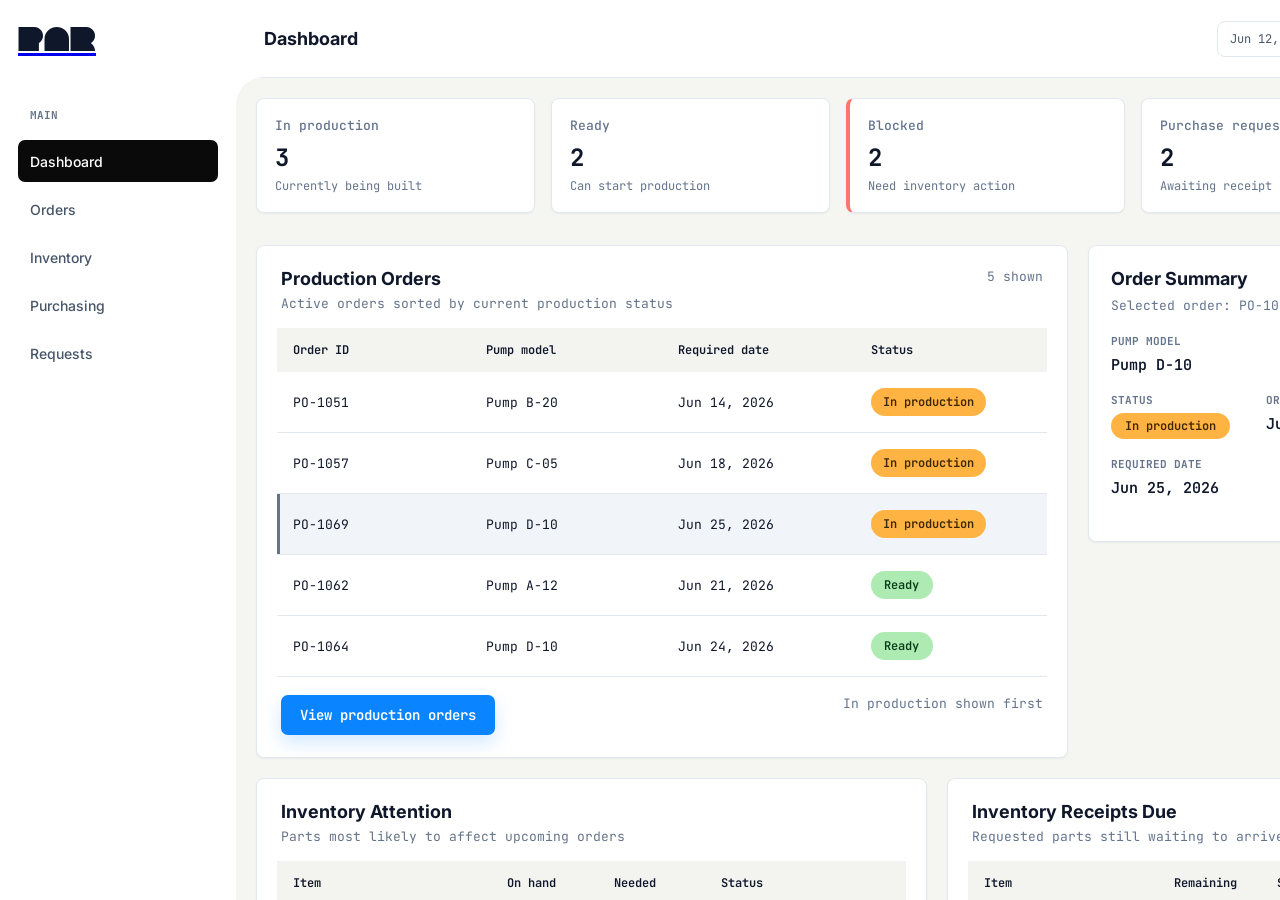
==== par-prototype.html @ 87057452 "Add PAR prototype Add PAR prototype" ====
<!DOCTYPE html>
<html lang="en">
  <head>
    <meta charset="UTF-8" />
    <meta name="viewport" content="width=device-width, initial-scale=1.0" />
    <title>Production Readiness Prototype</title>
    <meta
      name="description"
      content="Desktop prototype for production readiness and inventory visibility."
    />
    <link rel="preconnect" href="https://fonts.googleapis.com" />
    <link rel="preconnect" href="https://fonts.gstatic.com" crossorigin />
    <link
      href="https://fonts.googleapis.com/css2?family=Inter:wght@400;500;600;700;800&family=JetBrains+Mono:wght@400;500;600;700&family=Space+Grotesk:wght@600;700&display=swap"
      rel="stylesheet"
    />
    <link rel="stylesheet" href="par-prototype.css?v=101" />
  </head>
  <body>
    <div id="app" class="app-shell" aria-live="polite"></div>
    <script src="par-prototype.js?v=101"></script>
  </body>
</html>
---- par-prototype.css ----
@font-face {
  font-family: "Alien Block";
  font-style: normal;
  font-weight: 400;
  src: url("fonts/AlienBlock-Regular.ttf") format("truetype");
}

:root {
  --font-ui: "Inter", system-ui, -apple-system, BlinkMacSystemFont, "Segoe UI", sans-serif;
  --font-data: "JetBrains Mono", "SFMono-Regular", Consolas, monospace;
  --font-brand: "Alien Block", "Space Grotesk", "Inter", system-ui, sans-serif;
  --bg: #f5f5f2;
  --surface: #ffffff;
  --surface-muted: #f3f3f0;
  --line: #e2e8f0;
  --line-strong: #cbd5e1;
  --text: #0f172a;
  --muted: #64748b;
  --muted-2: #475569;
  --black: #0a0a0a;
  --blue: #0a84ff;
  --blue-dark: #006fe0;
  --blue-soft: #e8f3ff;
  --selection: #f1f5f9;
  --selection-line: #64748b;
  --success-bg: #adebb3;
  --success-text: #0b3d1a;
  --warning-bg: #ffb343;
  --warning-text: #3d2500;
  --notice-bg: #ffee8c;
  --notice-text: #3d2f00;
  --danger-bg: #ff746c;
  --danger-text: #4a0f0b;
  --shadow: 0 1px 2px rgba(15, 23, 42, 0.05);
}

@keyframes modal-enter {
  from {
    opacity: 0;
    transform: translateY(10px) scale(0.985);
  }

  to {
    opacity: 1;
    transform: translateY(0) scale(1);
  }
}

@keyframes backdrop-enter {
  from {
    opacity: 0;
  }

  to {
    opacity: 1;
  }
}

@keyframes selected-row {
  0% {
    background: #e7eff9;
  }

  100% {
    background: var(--selection);
  }
}

* {
  box-sizing: border-box;
}

html,
body {
  height: 100%;
  min-width: 1180px;
  margin: 0;
  background: var(--bg);
  color: var(--text);
  font-family: var(--font-ui);
  overflow: hidden;
}

button,
input,
textarea {
  font: inherit;
}

button {
  cursor: pointer;
}

.app-shell {
  width: 1440px;
  height: 100vh;
  margin: 0 auto;
  padding: 0;
}

.layout-shell {
  display: grid;
  grid-template-columns: 236px minmax(0, 1fr);
  gap: 0;
  align-items: start;
  overflow: hidden;
  height: 100vh;
  background: var(--surface);
}

.sidebar {
  display: grid;
  gap: 18px;
  min-height: 100vh;
  align-content: start;
  padding: 22px 18px;
  background: var(--surface);
}

.main-content {
  display: grid;
  grid-template-rows: 78px minmax(0, 1fr);
  height: 100vh;
  min-width: 0;
  background: var(--bg);
}

.app-topbar {
  position: relative;
  z-index: 2;
  display: flex;
  min-height: 78px;
  align-items: center;
  justify-content: space-between;
  gap: 24px;
  padding: 0 28px;
  border-bottom: 1px solid var(--line);
  border-bottom-left-radius: 28px;
  background: var(--surface);
}

.app-topbar::before {
  position: absolute;
  bottom: -28px;
  left: 0;
  width: 28px;
  height: 28px;
  border-top-left-radius: 28px;
  box-shadow: -14px -14px 0 14px var(--surface);
  content: "";
  pointer-events: none;
}

.app-topbar strong {
  display: block;
  font-size: 18px;
  line-height: 1;
}

.workspace-label {
  margin: 0;
  color: var(--muted);
  font-family: var(--font-data);
  font-size: 12px;
}

.topbar-actions {
  display: flex;
  align-items: center;
  gap: 10px;
}

.topbar-actions span {
  display: inline-flex;
  min-height: 36px;
  align-items: center;
  padding: 0 12px;
  border: 1px solid var(--line);
  border-radius: 8px;
  background: var(--surface);
  color: var(--muted-2);
  font-family: var(--font-data);
  font-size: 12px;
}

.content-area {
  min-height: 0;
  overflow-y: auto;
  padding: 20px;
  border-top-left-radius: 28px;
}

.brand {
  display: flex;
  align-items: center;
  gap: 0;
  width: fit-content;
}

.brand-mark {
  display: grid;
  width: 36px;
  height: 36px;
  place-items: center;
  border: 1px solid var(--line);
  border-radius: 8px;
  background: var(--surface);
  font-weight: 800;
  font-family: var(--font-data);
}

.brand-text strong {
  display: block;
  color: var(--text);
  font-family: var(--font-brand);
  font-size: 34px;
  font-weight: 400;
  line-height: 1;
  letter-spacing: 0;
}

.nav-section-label {
  margin-top: 34px;
  padding: 0 12px;
  color: var(--muted);
  font-family: var(--font-data);
  font-size: 11px;
  font-weight: 700;
  letter-spacing: 0;
}

.brand-text span {
  display: block;
  margin-top: 2px;
  color: var(--muted);
  font-family: var(--font-data);
  font-size: 12px;
}

.nav {
  display: grid;
  gap: 6px;
}

.nav a {
  display: flex;
  min-height: 42px;
  align-items: center;
  padding: 0 12px;
  border-radius: 7px;
  color: var(--muted-2);
  font-size: 14px;
  font-weight: 500;
  text-decoration: none;
  transition: background-color 220ms ease, color 220ms ease;
}

.nav a:hover {
  background: var(--surface-muted);
  color: var(--text);
}

.nav a.active {
  background: var(--black);
  color: #ffffff;
}

.page-header {
  display: flex;
  align-items: flex-start;
  justify-content: flex-end;
  gap: 32px;
  margin-bottom: 24px;
}

.page-header.action-only {
  margin-bottom: 20px;
}

.page-title h1 {
  margin: 0;
  font-size: 30px;
  line-height: 1.2;
  letter-spacing: 0;
}

.page-title p {
  margin: 8px 0 0;
  color: var(--muted);
  font-family: var(--font-data);
  font-size: 14px;
}

.grid {
  display: grid;
  gap: 24px;
}

.grid.summary {
  grid-template-columns: repeat(4, 1fr);
  gap: 16px;
  margin-bottom: 32px;
}

.two-col {
  display: grid;
  align-items: start;
  grid-template-columns: minmax(0, 1fr) 332px;
  gap: 20px;
}

.two-col-wide {
  display: grid;
  align-items: start;
  grid-template-columns: minmax(0, 936px) 332px;
  gap: 20px;
}

.two-col-wide.orders-layout {
  grid-template-columns: minmax(0, 1fr) 360px;
}

.dashboard-inventory {
  margin-top: 20px;
}

.dashboard-split {
  grid-template-columns: minmax(0, 1.35fr) minmax(0, 0.95fr);
}

.dashboard-split td:first-child,
.dashboard-split th:first-child {
  white-space: nowrap;
}

.dashboard-split article:first-child th:first-child {
  width: 34%;
}

.dashboard-split article:first-child th:nth-child(2),
.dashboard-split article:first-child th:nth-child(3) {
  width: 17%;
}

.dashboard-split article:nth-child(2) th:first-child {
  width: 44%;
}

.dashboard-split article:nth-child(2) th:nth-child(2) {
  width: 24%;
}

.left-stack {
  display: grid;
  gap: 20px;
}

.card {
  border: 1px solid var(--line);
  border-radius: 8px;
  background: var(--surface);
  box-shadow: var(--shadow);
}

.card.pad {
  padding: 24px;
}

.metric {
  min-height: 96px;
  padding: 18px;
}

.metric.emphasis {
  border-left: 4px solid var(--danger-bg);
}

.metric span {
  display: block;
  color: var(--muted);
  font-family: var(--font-data);
  font-size: 13px;
  font-weight: 500;
}

.metric strong {
  display: block;
  margin-top: 12px;
  font-family: var(--font-data);
  font-size: 24px;
  font-weight: 700;
  line-height: 1;
}

.metric small {
  display: block;
  margin-top: 8px;
  color: var(--muted);
  font-family: var(--font-data);
  font-size: 12px;
}

.panel-head {
  display: flex;
  align-items: flex-start;
  justify-content: space-between;
  gap: 20px;
  padding: 22px 24px 16px;
}

.panel-head h2,
.panel-head h3 {
  margin: 0;
  font-size: 18px;
}

.panel-head p {
  margin: 6px 0 0;
  color: var(--muted);
  font-family: var(--font-data);
  font-size: 13px;
}

.panel-meta {
  color: var(--muted);
  font-family: var(--font-data);
  font-size: 13px;
  white-space: nowrap;
}

.panel-actions {
  display: flex;
  align-items: center;
  gap: 12px;
}

.section-icon-title {
  display: flex;
  align-items: center;
  gap: 8px;
}

.section-icon {
  color: var(--danger-text);
  font-size: 20px;
  line-height: 1;
}

.table-wrap {
  padding: 0 20px 22px;
}

table {
  width: 100%;
  border-collapse: collapse;
  table-layout: fixed;
}

th {
  padding: 14px 16px;
  background: var(--surface-muted);
  color: var(--text);
  font-family: var(--font-data);
  font-size: 12px;
  font-weight: 600;
  text-align: left;
}

td {
  padding: 16px;
  border-bottom: 1px solid var(--line);
  color: var(--text);
  font-family: var(--font-data);
  font-size: 13px;
  vertical-align: middle;
}

tr.selected {
  animation: selected-row 220ms ease-out;
  background: var(--selection);
  box-shadow: inset 3px 0 0 var(--selection-line);
}

tbody tr[data-dashboard-order],
tbody tr[data-order-select],
tbody tr[data-inventory],
tbody tr[data-rec],
tbody tr[data-request],
tbody tr[data-completed-request] {
  cursor: pointer;
  transition: background-color 150ms ease, box-shadow 150ms ease, transform 150ms ease;
}

tbody tr[data-dashboard-order]:hover,
tbody tr[data-order-select]:hover,
tbody tr[data-inventory]:hover,
tbody tr[data-rec]:hover,
tbody tr[data-request]:hover,
tbody tr[data-completed-request]:hover {
  background: #f8fafc;
}

.footer-row {
  display: flex;
  justify-content: space-between;
  padding: 18px 4px 0;
  color: var(--muted);
  font-family: var(--font-data);
  font-size: 13px;
}

.button {
  position: relative;
  display: inline-flex;
  min-height: 40px;
  align-items: center;
  justify-content: center;
  gap: 8px;
  padding: 0 18px;
  border: 1px solid transparent;
  border-radius: 7px;
  background: var(--blue);
  color: #ffffff;
  font-size: 14px;
  font-weight: 600;
  text-decoration: none;
  box-shadow: 0 8px 18px rgba(10, 132, 255, 0.18);
  overflow: hidden;
  transition: transform 160ms ease, box-shadow 160ms ease, background-color 160ms ease, border-color 160ms ease, color 160ms ease;
}

.button::after {
  position: absolute;
  inset: 0;
  background: linear-gradient(120deg, transparent 0%, rgba(255, 255, 255, 0.24) 45%, transparent 70%);
  content: "";
  opacity: 0;
  transform: translateX(-70%);
  transition: opacity 160ms ease, transform 360ms ease;
}

.button:hover {
  background: var(--blue-dark);
  box-shadow: 0 12px 26px rgba(10, 132, 255, 0.28);
  transform: translateY(-2px);
}

.button:hover::after {
  opacity: 1;
  transform: translateX(70%);
}

.button:active {
  background: var(--blue-dark);
  box-shadow: 0 12px 26px rgba(10, 132, 255, 0.28);
  transform: translateY(-2px);
}

.button.secondary {
  border-color: #b8d7f8;
  background: var(--surface);
  color: var(--blue-dark);
  box-shadow: none;
}

.button.secondary:hover {
  border-color: var(--blue);
  background: var(--blue-soft);
  box-shadow: 0 8px 18px rgba(10, 132, 255, 0.12);
  color: var(--blue-dark);
}

.button.danger {
  border-color: #fecaca;
  background: #fff7f7;
  color: #991b1b;
  box-shadow: none;
}

.button.danger:hover {
  border-color: #ff9d99;
  background: #ffeceb;
  box-shadow: 0 8px 18px rgba(255, 116, 108, 0.16);
  color: #7f1510;
}

.button.full {
  width: 100%;
}

.button.small {
  min-height: 34px;
  padding: 0 14px;
  font-size: 13px;
}

.button:disabled {
  cursor: not-allowed;
  opacity: 0.45;
  transform: none;
}

.button:disabled:hover {
  box-shadow: none;
  transform: none;
}

.muted-action {
  color: var(--muted);
  font-family: var(--font-data);
  font-size: 12px;
}

.toolbar {
  display: flex;
  align-items: flex-end;
  gap: 18px;
  padding: 24px;
}

.orders-toolbar {
  display: grid;
  grid-template-columns: minmax(150px, 1fr) 190px 140px auto;
  gap: 10px;
}

.orders-toolbar .toolbar-field,
.orders-toolbar .dropdown {
  width: 100%;
}

.orders-toolbar .toolbar-field.wide {
  grid-column: auto;
  width: 100%;
}

.orders-toolbar .button {
  padding: 0 14px;
  white-space: nowrap;
}

.inventory-toolbar {
  display: grid;
  grid-template-columns: minmax(180px, 1fr) 190px auto;
  gap: 10px;
}

.inventory-toolbar .toolbar-field,
.inventory-toolbar .dropdown {
  width: 100%;
}

.inventory-toolbar .toolbar-field.wide {
  width: 100%;
}

.inventory-toolbar .button {
  padding: 0 14px;
  white-space: nowrap;
}

.toolbar-field {
  display: grid;
  gap: 8px;
  width: 220px;
}

.toolbar-field.wide {
  width: 520px;
}

.toolbar-field > span {
  color: var(--muted);
  font-family: var(--font-data);
  font-size: 11px;
  font-weight: 700;
  line-height: 1;
  letter-spacing: 0;
  text-transform: uppercase;
}

.search-input,
.field input,
.field textarea {
  width: 100%;
  border: 1px solid var(--line-strong);
  border-radius: 7px;
  background: var(--surface);
  color: var(--text);
  font-family: var(--font-data);
  font-size: 14px;
  outline: none;
}

.search-input {
  height: 42px;
  padding: 0 14px;
}

.field label {
  display: block;
  margin-bottom: 8px;
  color: var(--muted);
  font-family: var(--font-data);
  font-size: 12px;
  font-weight: 600;
}

.field input {
  height: 48px;
  padding: 0 14px;
}

.field textarea {
  min-height: 112px;
  padding: 14px;
  resize: none;
}

.form-grid {
  display: grid;
  grid-template-columns: repeat(3, 1fr);
  gap: 24px;
}

.form-grid .wide {
  grid-column: span 2;
}

.form-actions {
  display: flex;
  gap: 16px;
  margin-top: 32px;
}

.dropdown {
  position: relative;
  width: 220px;
}

.dropdown-trigger {
  display: flex;
  width: 100%;
  height: 42px;
  align-items: center;
  justify-content: space-between;
  padding: 0 14px;
  border: 1px solid var(--line-strong);
  border-radius: 8px;
  background: var(--surface);
  color: var(--muted-2);
  font-family: var(--font-data);
  font-size: 14px;
  transition: border-color 160ms ease, box-shadow 160ms ease, background-color 160ms ease;
}

.dropdown-trigger span:first-child {
  min-width: 0;
  overflow: hidden;
  text-overflow: ellipsis;
  white-space: nowrap;
}

.dropdown-trigger:hover {
  border-color: var(--blue);
  background: var(--blue-soft);
  box-shadow: 0 8px 18px rgba(10, 132, 255, 0.08);
}

.dropdown-chevron {
  width: 8px;
  height: 8px;
  border-right: 2px solid currentColor;
  border-bottom: 2px solid currentColor;
  transform: rotate(45deg) translateY(-2px);
  transition: transform 160ms ease;
}

.dropdown.open .dropdown-chevron {
  transform: rotate(225deg) translateY(-2px);
}

.dropdown-menu {
  position: absolute;
  z-index: 20;
  top: 48px;
  left: 0;
  visibility: hidden;
  width: 100%;
  overflow: hidden;
  border: 1px solid var(--line-strong);
  border-radius: 8px;
  background: var(--surface);
  box-shadow: 0 16px 38px rgba(15, 23, 42, 0.14);
  opacity: 0;
  pointer-events: none;
  transform: translateY(-8px) scale(0.98);
  transform-origin: top;
  transition: opacity 200ms ease, transform 200ms ease, visibility 0ms linear 200ms;
}

.dropdown.open .dropdown-menu {
  visibility: visible;
  opacity: 1;
  pointer-events: auto;
  transform: translateY(0) scale(1);
  transition: opacity 200ms ease, transform 200ms ease, visibility 0ms linear 0ms;
}

.dropdown-option {
  width: 100%;
  height: 36px;
  padding: 0 14px;
  border: 0;
  background: var(--surface);
  color: var(--text);
  font-family: var(--font-data);
  font-size: 14px;
  text-align: left;
  transition: background-color 140ms ease, color 140ms ease;
}

.dropdown-option.selected {
  background: var(--blue-soft);
  color: var(--blue-dark);
}

.dropdown-option:hover {
  background: var(--blue);
  color: #ffffff;
}

.badge {
  display: inline-flex;
  min-width: 62px;
  height: 28px;
  align-items: center;
  justify-content: center;
  padding: 0 12px;
  border-radius: 999px;
  font-family: var(--font-data);
  font-size: 12px;
  font-style: normal;
  font-weight: 600;
  line-height: 1;
  text-transform: none;
  white-space: nowrap;
}

.badge.ready,
.badge.in-stock,
.badge.received,
.badge.released {
  background: var(--success-bg);
  color: var(--success-text);
}

.badge.blocked,
.badge.high,
.badge.out-of-stock,
.badge.cancelled {
  background: var(--danger-bg);
  color: var(--danger-text);
}

.badge.medium,
.badge.low-stock,
.badge.in-production {
  background: var(--warning-bg);
  color: var(--warning-text);
}

.badge.pending {
  background: #e7e5df;
  color: #3f3f38;
}

.badge.finished {
  background: #e2e8f0;
  color: #334155;
}

.badge.low,
.badge.partial,
.badge.partially-received {
  background: var(--notice-bg);
  color: var(--notice-text);
}

.side-panel {
  padding: 22px;
}

.side-panel h3 {
  margin: 0;
  font-size: 18px;
}

.side-panel .divider + h3,
.side-panel h3:not(:first-child) {
  font-size: 15px;
}

.side-panel .sub {
  margin: 8px 0 20px;
  color: var(--muted);
  font-family: var(--font-data);
  font-size: 13px;
}

.side-panel p:not(.sub) {
  margin: 10px 0 0;
  color: var(--muted-2);
  font-family: var(--font-data);
  font-size: 13px;
  line-height: 1.45;
}

.side-panel .mini-label {
  margin: 18px 0 6px;
}

.side-panel p + .button.full {
  margin-top: 16px;
}

.detail-list {
  display: grid;
  grid-template-columns: repeat(2, 1fr);
  gap: 18px 24px;
  margin: 20px 0;
}

.detail-list div.full {
  grid-column: span 2;
}

.detail-list span,
.mini-label {
  display: block;
  margin-bottom: 6px;
  color: var(--muted);
  font-family: var(--font-data);
  font-size: 11px;
  font-weight: 700;
  text-transform: uppercase;
}

.detail-list strong {
  font-family: var(--font-data);
  font-size: 15px;
  font-weight: 600;
  line-height: 1.35;
}

.detail-list small {
  display: block;
  margin-top: 4px;
  color: var(--muted);
  font-family: var(--font-data);
  font-size: 12px;
}

.detail-list .badge {
  display: inline-flex;
  min-width: 76px;
  height: 26px;
  align-items: center;
  justify-content: center;
  margin-bottom: 0;
  padding: 0 14px;
  font-size: 12px;
  font-weight: 600;
  line-height: 1;
  text-transform: none;
}

.divider {
  height: 1px;
  margin: 20px 0;
  background: var(--line);
}

.stack {
  display: grid;
  gap: 14px;
}

.quick-action {
  position: relative;
  display: flex;
  height: 38px;
  align-items: center;
  justify-content: space-between;
  padding: 0 14px;
  border: 1px solid var(--line-strong);
  border-radius: 7px;
  background: var(--surface);
  color: var(--text);
  font-size: 14px;
  text-decoration: none;
  transition: transform 160ms ease, border-color 160ms ease, background-color 160ms ease, color 160ms ease, box-shadow 160ms ease;
}

.quick-action:hover {
  border-color: var(--blue);
  background: var(--blue-soft);
  color: var(--blue-dark);
  box-shadow: 0 8px 18px rgba(10, 132, 255, 0.1);
  transform: translateY(-2px);
}

.status-panel {
  display: flex;
  align-items: center;
  justify-content: space-between;
  gap: 24px;
  margin-bottom: 24px;
}

.status-word {
  font-family: var(--font-data);
  font-size: 40px;
  font-weight: 700;
}

.status-word.blocked-text {
  color: var(--danger-text);
}

.status-word.ready-text {
  color: var(--success-text);
}

.success-layout {
  display: grid;
  min-height: 670px;
  place-items: center;
}

.success-card {
  width: 808px;
  padding: 56px;
  text-align: center;
}

.success-icon {
  display: grid;
  width: 56px;
  height: 56px;
  margin: 0 auto 28px;
  place-items: center;
  border: 1px solid #62e089;
  border-radius: 999px;
  background: #effff1;
  color: var(--success-text);
  font-size: 24px;
  font-weight: 800;
}

.success-card h2 {
  margin: 0;
  font-size: 26px;
}

.success-card p {
  margin: 14px auto 0;
  max-width: 520px;
  color: var(--muted);
  font-family: var(--font-data);
  font-size: 14px;
  line-height: 1.5;
}

.summary-strip {
  display: grid;
  grid-template-columns: repeat(3, 1fr);
  gap: 24px;
  margin: 32px auto;
  padding: 22px 32px;
  border: 1px solid var(--line-strong);
  border-radius: 8px;
  background: var(--surface-muted);
  text-align: left;
}

.summary-strip span {
  display: block;
  color: var(--muted);
  font-family: var(--font-data);
  font-size: 12px;
  font-weight: 600;
}

.summary-strip strong {
  display: block;
  margin-top: 8px;
  font-family: var(--font-data);
  font-size: 18px;
}

.modal-backdrop {
  position: fixed;
  z-index: 100;
  inset: 0;
  display: flex;
  align-items: flex-start;
  justify-content: center;
  padding: 40px;
  overflow-y: auto;
  background: rgba(15, 23, 42, 0.28);
  animation: backdrop-enter 140ms ease-out;
}

.modal-card {
  width: 560px;
  max-width: calc(100vw - 80px);
  max-height: calc(100vh - 80px);
  overflow-y: auto;
  border: 1px solid var(--line-strong);
  border-radius: 10px;
  background: var(--surface);
  box-shadow: 0 28px 80px rgba(15, 23, 42, 0.24);
  animation: modal-enter 180ms ease-out;
}

.modal-card.wide-modal {
  width: 760px;
}

@media (prefers-reduced-motion: reduce) {
  *,
  *::before,
  *::after {
    animation-duration: 1ms !important;
    animation-iteration-count: 1 !important;
    scroll-behavior: auto !important;
    transition-duration: 1ms !important;
  }
}

.modal-head {
  display: flex;
  align-items: flex-start;
  justify-content: space-between;
  gap: 20px;
  padding: 24px 24px 0;
}

.modal-head h2 {
  margin: 0;
  font-size: 22px;
}

.modal-head p {
  margin: 8px 0 0;
  color: var(--muted);
  font-family: var(--font-data);
  font-size: 13px;
  line-height: 1.45;
}

.modal-close {
  display: grid;
  width: 34px;
  height: 34px;
  flex: 0 0 auto;
  place-items: center;
  border: 1px solid var(--line-strong);
  border-radius: 7px;
  background: var(--surface);
  color: var(--muted-2);
  font-weight: 700;
  transition: border-color 160ms ease, background-color 160ms ease, color 160ms ease;
}

.modal-close:hover {
  border-color: var(--blue);
  background: var(--blue-soft);
  color: var(--blue-dark);
}

.modal-grid {
  display: grid;
  grid-template-columns: repeat(2, 1fr);
  gap: 20px;
  padding: 24px;
}

.modal-grid.create-request-grid {
  grid-template-columns: repeat(3, 1fr);
}

.modal-grid .wide {
  grid-column: span 2;
}

.modal-grid.create-request-grid .wide {
  grid-column: span 3;
}

.modal-body {
  padding: 24px;
}

.modal-body p {
  margin: 0;
  color: var(--muted-2);
  font-family: var(--font-data);
  font-size: 13px;
  line-height: 1.5;
}

.modal-actions {
  display: flex;
  justify-content: flex-end;
  gap: 12px;
  padding: 0 24px 24px;
}

.modal-summary {
  margin: 24px;
}

.empty-state {
  display: grid;
  min-height: 360px;
  place-items: center;
  padding: 48px;
  text-align: center;
}

.empty-state h2 {
  margin: 0;
  font-size: 24px;
}

.empty-state p {
  width: 460px;
  margin: 12px auto 0;
  color: var(--muted);
  font-family: var(--font-data);
  line-height: 1.5;
}

.hidden {
  display: none !important;
}
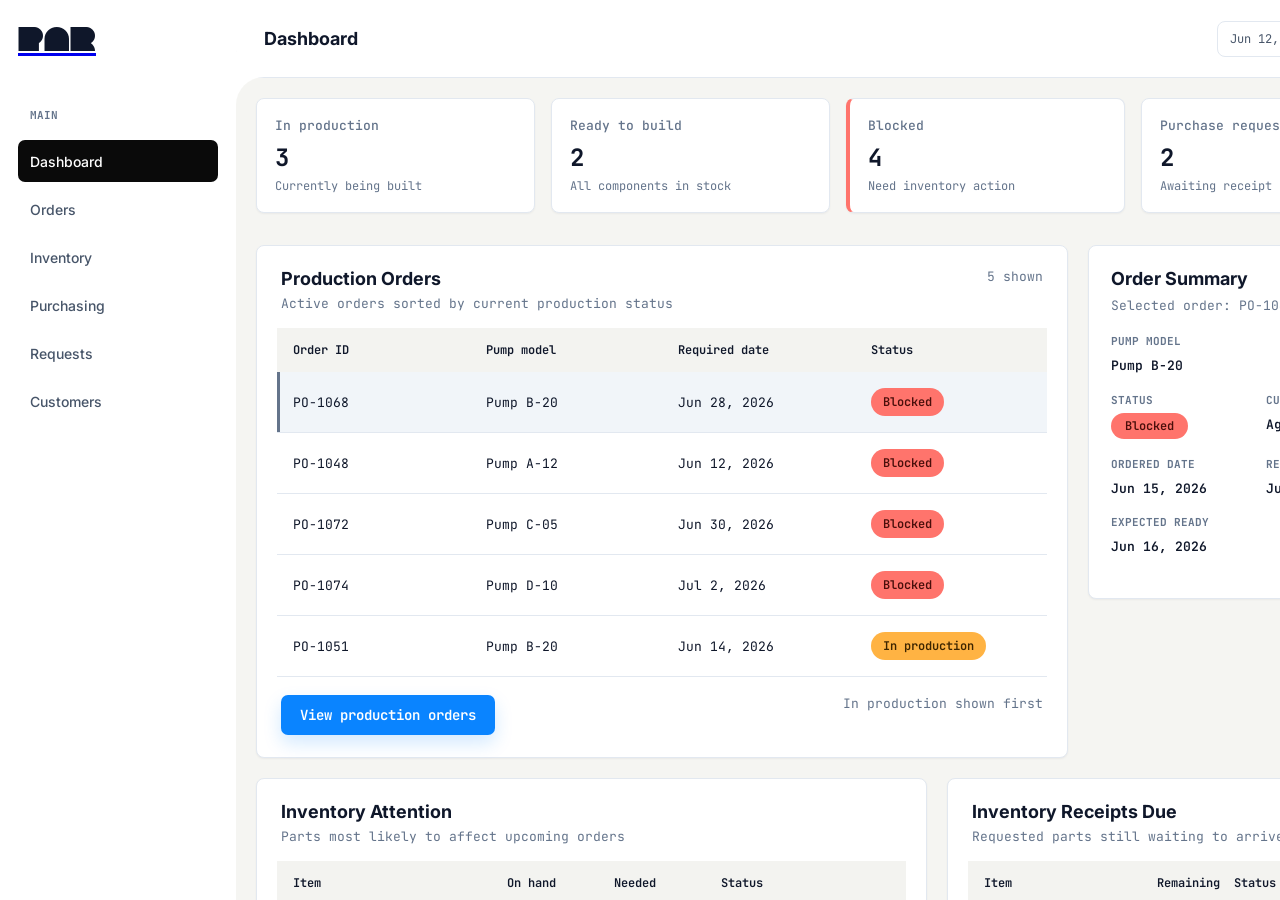
==== commit 59a5010e: "Rework readiness as a computed engine; add purchasing, customers, consumption Order status was previ" ====
--- a/par-prototype.html
+++ b/par-prototype.html
@@ -14,10 +14,10 @@
       href="https://fonts.googleapis.com/css2?family=Inter:wght@400;500;600;700;800&family=JetBrains+Mono:wght@400;500;600;700&family=Space+Grotesk:wght@600;700&display=swap"
       rel="stylesheet"
     />
-    <link rel="stylesheet" href="par-prototype.css?v=101" />
+    <link rel="stylesheet" href="par-prototype.css?v=111" />
   </head>
   <body>
     <div id="app" class="app-shell" aria-live="polite"></div>
-    <script src="par-prototype.js?v=101"></script>
+    <script src="par-prototype.js?v=117"></script>
   </body>
 </html>
--- a/par-prototype.css
+++ b/par-prototype.css
@@ -31,39 +31,9 @@
   --notice-text: #3d2f00;
   --danger-bg: #ff746c;
   --danger-text: #4a0f0b;
+  --critical-bg: #ff5c52;
+  --critical-text: #450a05;
   --shadow: 0 1px 2px rgba(15, 23, 42, 0.05);
-}
-
-@keyframes modal-enter {
-  from {
-    opacity: 0;
-    transform: translateY(10px) scale(0.985);
-  }
-
-  to {
-    opacity: 1;
-    transform: translateY(0) scale(1);
-  }
-}
-
-@keyframes backdrop-enter {
-  from {
-    opacity: 0;
-  }
-
-  to {
-    opacity: 1;
-  }
-}
-
-@keyframes selected-row {
-  0% {
-    background: #e7eff9;
-  }
-
-  100% {
-    background: var(--selection);
-  }
 }
 
 * {
@@ -320,6 +290,19 @@
   grid-template-columns: minmax(0, 1fr) 360px;
 }
 
+.customers-layout th:first-child {
+  width: 42%;
+}
+
+.customers-layout th:nth-child(2) {
+  width: 22%;
+}
+
+.customers-layout th:nth-child(3),
+.customers-layout th:nth-child(4) {
+  width: 18%;
+}
+
 .dashboard-inventory {
   margin-top: 20px;
 }
@@ -343,11 +326,19 @@
 }
 
 .dashboard-split article:nth-child(2) th:first-child {
-  width: 44%;
+  width: 40%;
 }
 
 .dashboard-split article:nth-child(2) th:nth-child(2) {
-  width: 24%;
+  width: 18%;
+}
+
+.dashboard-split article:nth-child(2) th:nth-child(3) {
+  width: 22%;
+}
+
+.dashboard-split article:nth-child(2) th:nth-child(4) {
+  width: 20%;
 }
 
 .left-stack {
@@ -375,6 +366,17 @@
   border-left: 4px solid var(--danger-bg);
 }
 
+.metric.clickable {
+  cursor: pointer;
+  transition: box-shadow 160ms ease, transform 160ms ease, border-color 160ms ease;
+}
+
+.metric.clickable:hover {
+  border-color: var(--blue);
+  box-shadow: 0 8px 18px rgba(10, 132, 255, 0.12);
+  transform: translateY(-1px);
+}
+
 .metric span {
   display: block;
   color: var(--muted);
@@ -476,7 +478,6 @@
 }
 
 tr.selected {
-  animation: selected-row 220ms ease-out;
   background: var(--selection);
   box-shadow: inset 3px 0 0 var(--selection-line);
 }
@@ -486,7 +487,8 @@
 tbody tr[data-inventory],
 tbody tr[data-rec],
 tbody tr[data-request],
-tbody tr[data-completed-request] {
+tbody tr[data-completed-request],
+tbody tr[data-customer] {
   cursor: pointer;
   transition: background-color 150ms ease, box-shadow 150ms ease, transform 150ms ease;
 }
@@ -496,7 +498,8 @@
 tbody tr[data-inventory]:hover,
 tbody tr[data-rec]:hover,
 tbody tr[data-request]:hover,
-tbody tr[data-completed-request]:hover {
+tbody tr[data-completed-request]:hover,
+tbody tr[data-customer]:hover {
   background: #f8fafc;
 }
 
@@ -725,6 +728,62 @@
 
 .form-grid .wide {
   grid-column: span 2;
+}
+
+.field-error {
+  grid-column: 1 / -1;
+  background: var(--danger-bg);
+  color: var(--danger-text);
+  border-radius: 7px;
+  padding: 10px 14px;
+  font-size: 13px;
+  font-weight: 600;
+}
+
+.field-hint {
+  grid-column: 1 / -1;
+  margin: -8px 0 0;
+}
+
+.component-editor {
+  grid-column: 1 / -1;
+  border: 1px solid var(--line-strong);
+  border-radius: 10px;
+  padding: 18px;
+}
+
+.component-editor-head {
+  display: flex;
+  align-items: center;
+  justify-content: space-between;
+  gap: 12px;
+}
+
+.component-editor-head label {
+  font-family: var(--font-data);
+  font-size: 12px;
+  font-weight: 600;
+  color: var(--muted);
+}
+
+.component-editor .sub {
+  margin: 6px 0 16px;
+}
+
+.component-row {
+  display: grid;
+  grid-template-columns: 1fr 120px auto;
+  gap: 12px;
+  align-items: end;
+  margin-bottom: 14px;
+}
+
+.component-row:last-child {
+  margin-bottom: 0;
+}
+
+.component-editor-empty {
+  margin: 0;
 }
 
 .form-actions {
@@ -848,6 +907,7 @@
 }
 
 .badge.ready,
+.badge.ready-to-build,
 .badge.in-stock,
 .badge.received,
 .badge.released {
@@ -875,7 +935,8 @@
   color: #3f3f38;
 }
 
-.badge.finished {
+.badge.finished,
+.badge.routine {
   background: #e2e8f0;
   color: #334155;
 }
@@ -887,6 +948,12 @@
   color: var(--notice-text);
 }
 
+.badge.critical {
+  background: var(--critical-bg);
+  color: var(--critical-text);
+  border: 1.5px solid var(--danger-text);
+}
+
 .side-panel {
   padding: 22px;
 }
@@ -948,7 +1015,7 @@
 
 .detail-list strong {
   font-family: var(--font-data);
-  font-size: 15px;
+  font-size: 13px;
   font-weight: 600;
   line-height: 1.35;
 }
@@ -979,6 +1046,74 @@
   height: 1px;
   margin: 20px 0;
   background: var(--line);
+}
+
+.history-list {
+  display: grid;
+  gap: 10px;
+  margin-top: 14px;
+}
+
+.history-row {
+  padding: 12px 14px;
+  border: 1px solid var(--line);
+  border-radius: 8px;
+}
+
+.history-row[data-row-route] {
+  cursor: pointer;
+  transition: background-color 150ms ease, border-color 150ms ease;
+}
+
+.history-row[data-row-route]:hover {
+  border-color: #b8d7f8;
+  background: #f8fafc;
+}
+
+.history-row-head {
+  display: flex;
+  align-items: center;
+  justify-content: space-between;
+  gap: 10px;
+}
+
+.history-row-head strong {
+  font-family: var(--font-data);
+  font-size: 13px;
+  font-weight: 600;
+}
+
+.history-row > small {
+  display: block;
+  margin-top: 4px;
+  color: var(--muted);
+  font-family: var(--font-data);
+  font-size: 12px;
+}
+
+.history-row-dates {
+  display: grid;
+  grid-template-columns: repeat(2, 1fr);
+  gap: 10px;
+  margin-top: 10px;
+  padding-top: 10px;
+  border-top: 1px solid var(--line);
+}
+
+.history-row-dates span {
+  display: block;
+  margin-bottom: 3px;
+  color: var(--muted);
+  font-family: var(--font-data);
+  font-size: 10px;
+  font-weight: 700;
+  text-transform: uppercase;
+}
+
+.history-row-dates strong {
+  font-family: var(--font-data);
+  font-size: 12px;
+  font-weight: 600;
 }
 
 .stack {
@@ -1109,7 +1244,6 @@
   padding: 40px;
   overflow-y: auto;
   background: rgba(15, 23, 42, 0.28);
-  animation: backdrop-enter 140ms ease-out;
 }
 
 .modal-card {
@@ -1121,7 +1255,6 @@
   border-radius: 10px;
   background: var(--surface);
   box-shadow: 0 28px 80px rgba(15, 23, 42, 0.24);
-  animation: modal-enter 180ms ease-out;
 }
 
 .modal-card.wide-modal {
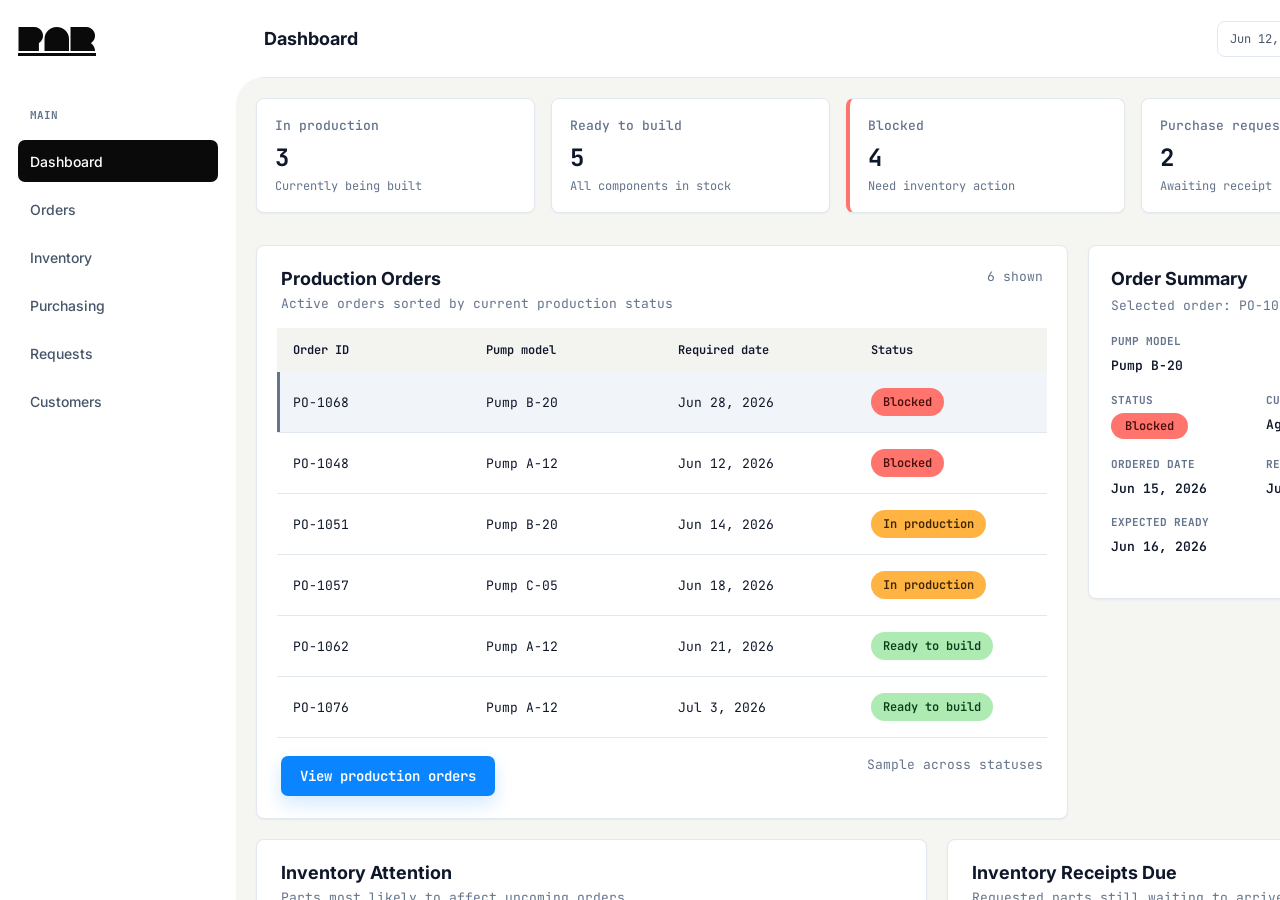
==== commit 00b7c4de: "Make customers and bills of materials master data; simplify order lifecycle Customer name was free t" ====
--- a/par-prototype.html
+++ b/par-prototype.html
@@ -14,10 +14,10 @@
       href="https://fonts.googleapis.com/css2?family=Inter:wght@400;500;600;700;800&family=JetBrains+Mono:wght@400;500;600;700&family=Space+Grotesk:wght@600;700&display=swap"
       rel="stylesheet"
     />
-    <link rel="stylesheet" href="par-prototype.css?v=111" />
+    <link rel="stylesheet" href="par-prototype.css?v=114" />
   </head>
   <body>
     <div id="app" class="app-shell" aria-live="polite"></div>
-    <script src="par-prototype.js?v=117"></script>
+    <script src="par-prototype.js?v=125"></script>
   </body>
 </html>
--- a/par-prototype.css
+++ b/par-prototype.css
@@ -31,8 +31,6 @@
   --notice-text: #3d2f00;
   --danger-bg: #ff746c;
   --danger-text: #4a0f0b;
-  --critical-bg: #ff5c52;
-  --critical-text: #450a05;
   --shadow: 0 1px 2px rgba(15, 23, 42, 0.05);
 }
 
@@ -165,6 +163,8 @@
   align-items: center;
   gap: 0;
   width: fit-content;
+  color: var(--black);
+  text-decoration-color: var(--black);
 }
 
 .brand-mark {
@@ -181,7 +181,7 @@
 
 .brand-text strong {
   display: block;
-  color: var(--text);
+  color: var(--black);
   font-family: var(--font-brand);
   font-size: 34px;
   font-weight: 400;
@@ -770,16 +770,25 @@
   margin: 6px 0 16px;
 }
 
-.component-row {
-  display: grid;
-  grid-template-columns: 1fr 120px auto;
+.component-row-readonly {
+  display: grid;
+  grid-template-columns: 1fr 110px 90px;
   gap: 12px;
-  align-items: end;
-  margin-bottom: 14px;
-}
-
-.component-row:last-child {
-  margin-bottom: 0;
+  align-items: center;
+  padding: 10px 0;
+  border-top: 1px solid var(--line);
+  font-family: var(--font-data);
+  font-size: 13px;
+}
+
+.component-row-readonly small {
+  color: var(--muted);
+  font-size: 12px;
+}
+
+.component-row-readonly strong {
+  font-weight: 600;
+  text-align: right;
 }
 
 .component-editor-empty {
@@ -935,8 +944,7 @@
   color: #3f3f38;
 }
 
-.badge.finished,
-.badge.routine {
+.badge.finished {
   background: #e2e8f0;
   color: #334155;
 }
@@ -948,11 +956,6 @@
   color: var(--notice-text);
 }
 
-.badge.critical {
-  background: var(--critical-bg);
-  color: var(--critical-text);
-  border: 1.5px solid var(--danger-text);
-}
 
 .side-panel {
   padding: 22px;
